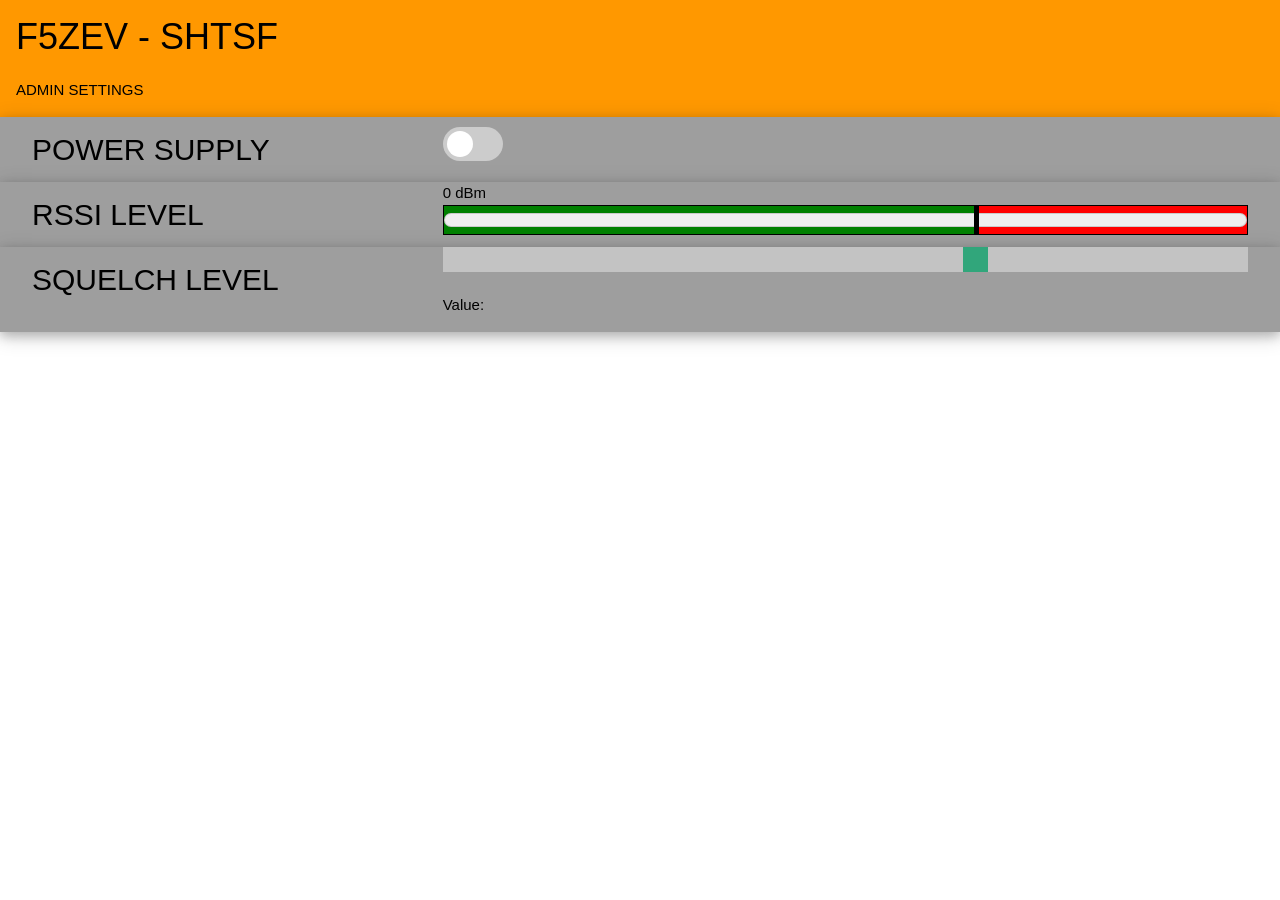
==== data/web/index.html @ ddac3bd7 "Correction erreur dans le head" ====
<!DOCTYPE html>
<html lang="fr">
	<head>
		<title>Administration du relais F5ZEV</title>
		<meta name="viewport" content="width=device-width, initial-scale=1">
		<meta	charset="UTF-8">
		<link rel="stylesheet" type="text/css" href="w3.css">
		<link rel="stylesheet" type="text/css" href="custom.css">
		<script src="script.js" defer></script>
	</head>
	<body>
		<div class="w3-container w3-orange">
			<h1>F5ZEV - SHTSF</h1>
			<p>ADMIN SETTINGS</p>
		</div>
		<div class="w3-container w3-card-4 w3-grey">
			<div class="w3-row-padding">
				<div class="w3-third">
					<h2>POWER SUPPLY</h2>
				</div>
				<div class="w3-twothird">
					<h2>
						<label class="switch">
							<input id="RepControl" type="checkbox">
							<span class="slider round"></span>
						</label>
					</h2>
				</div>
			</div>
		</div>
		<div class="w3-container w3-card-4 w3-grey">
			<div class="w3-row-padding">
				<div class="w3-third">
					<h2>RSSI LEVEL</h2>
				</div>
				<div class="w3-twothird">
					<label id="RSSIValue">0 dBm</label>
					<div class="meter-container">
						<meter id="RSSIJauge" value="1" min="1" max="13"></meter>
						<div class="meterline"></div> <!-- Ligne verticale fixée -->
					</div>
				</div>
			</div>
		</div>
		<div class="w3-container w3-card-4 w3-grey">
			<div class="w3-row-padding">
				<div class="w3-third">
					<h2>SQUELCH LEVEL</h2>
				</div>
				<div class="w3-twothird">
					<input type="range" min="1" max="13" value="9" class="slider2" id="SqlControl">
					<p>Value:
						<span id="SqlValue"></span></p>
				</div>
			</div>
		</div>
	</body>
</html>
---- data/web/custom.css ----
/* POWER SUPPLY BUTTON*/
.switch {
  position: relative;
  display: inline-block;
  width: 60px;
  height: 34px;
}

.switch input { 
  opacity: 0;
  width: 0;
  height: 0;
}

.slider {
  position: absolute;
  cursor: pointer;
  top: 0;
  left: 0;
  right: 0;
  bottom: 0;
  background-color: #ccc;
  -webkit-transition: .4s;
  transition: .4s;
}

.slider:before {
  position: absolute;
  content: "";
  height: 26px;
  width: 26px;
  left: 4px;
  bottom: 4px;
  background-color: white;
  -webkit-transition: .4s;
  transition: .4s;
}

input:checked + .slider {
  background-color: #CF063C;
}

input:focus + .slider {
  box-shadow: 0 0 1px #2196F3;
}

input:checked + .slider:before {
  -webkit-transform: translateX(26px);
  -ms-transform: translateX(26px);
  transform: translateX(26px);
}

/* Rounded sliders */
.slider.round {
  border-radius: 34px;
}

.slider.round:before {
  border-radius: 50%;
}
/* END CSS  of POWER SUPPLY BUTTON*/

.slidecontainer {
  width: 100%;
}

.slider2 {
  -webkit-appearance: none;
  width: 100%;
  height: 25px;
  background: #d3d3d3;
  outline: none;
  opacity: 0.7;
  -webkit-transition: .2s;
  transition: opacity .2s;
}

.slider2:hover {
  opacity: 1;
}

.slider2::-webkit-slider-thumb {
  -webkit-appearance: none;
  appearance: none;
  width: 25px;
  height: 25px;
  background: #04AA6D;
  cursor: pointer;
}

.slider2::-moz-range-thumb {
  width: 25px;
  height: 25px;
  background: #04AA6D;
  cursor: pointer;
}

/* Conteneur de la jauge */
.meter-container {
	position: relative;
	width: 100%;
	height: 30px;
	border: 1px solid #000;
	background-color: #e0e0e0;
}

/* Jauge avec fond dégradé */
meter {
	width: 100%;
	height: 100%;
	border: none;
	background: linear-gradient(to right, green 0%, green 66%, red 66%, red 100%); /* Dégradé vert à gauche, rouge à droite */
}

/* Ligne verticale fixe */
.meterline {
	position: absolute;
	top: 0;
	bottom: 0;
	left: 66%;  /* Position de la ligne à 60% (peut être ajustée selon la valeur) */
	width: 5px;
	background-color: black; /* Couleur de la ligne */
}
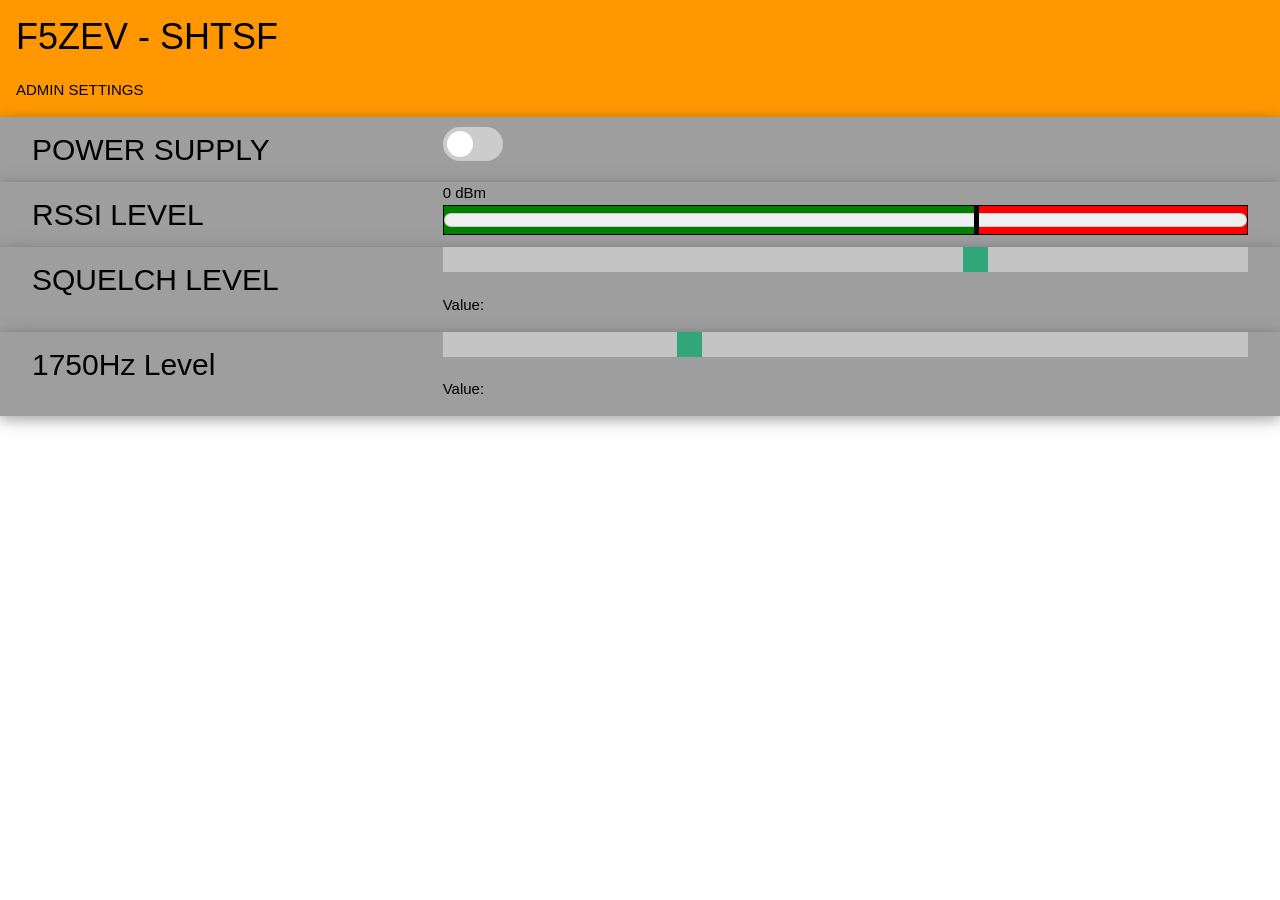
==== commit 3d161046: "Add 1750 Mag FFT Conf" ====
--- a/data/web/index.html
+++ b/data/web/index.html
@@ -3,7 +3,7 @@
 	<head>
 		<title>Administration du relais F5ZEV</title>
 		<meta name="viewport" content="width=device-width, initial-scale=1">
-		<meta	charset="UTF-8">
+		<meta charset="UTF-8">
 		<link rel="stylesheet" type="text/css" href="w3.css">
 		<link rel="stylesheet" type="text/css" href="custom.css">
 		<script src="script.js" defer></script>
@@ -37,7 +37,8 @@
 					<label id="RSSIValue">0 dBm</label>
 					<div class="meter-container">
 						<meter id="RSSIJauge" value="1" min="1" max="13"></meter>
-						<div class="meterline"></div> <!-- Ligne verticale fixée -->
+						<div class="meterline"></div>
+						<!-- Ligne verticale fixée -->
 					</div>
 				</div>
 			</div>
@@ -54,5 +55,17 @@
 				</div>
 			</div>
 		</div>
+		<div class="w3-container w3-card-4 w3-grey">
+			<div class="w3-row-padding">
+				<div class="w3-third">
+					<h2>1750Hz Level</h2>
+				</div>
+				<div class="w3-twothird">
+					<input type="range" min="0" max="100" value="30" class="slider2" id="MagControl">
+					<p>Value:
+						<span id="MagValue"></span></p>
+				</div>
+			</div>
+		</div>
 	</body>
 </html>
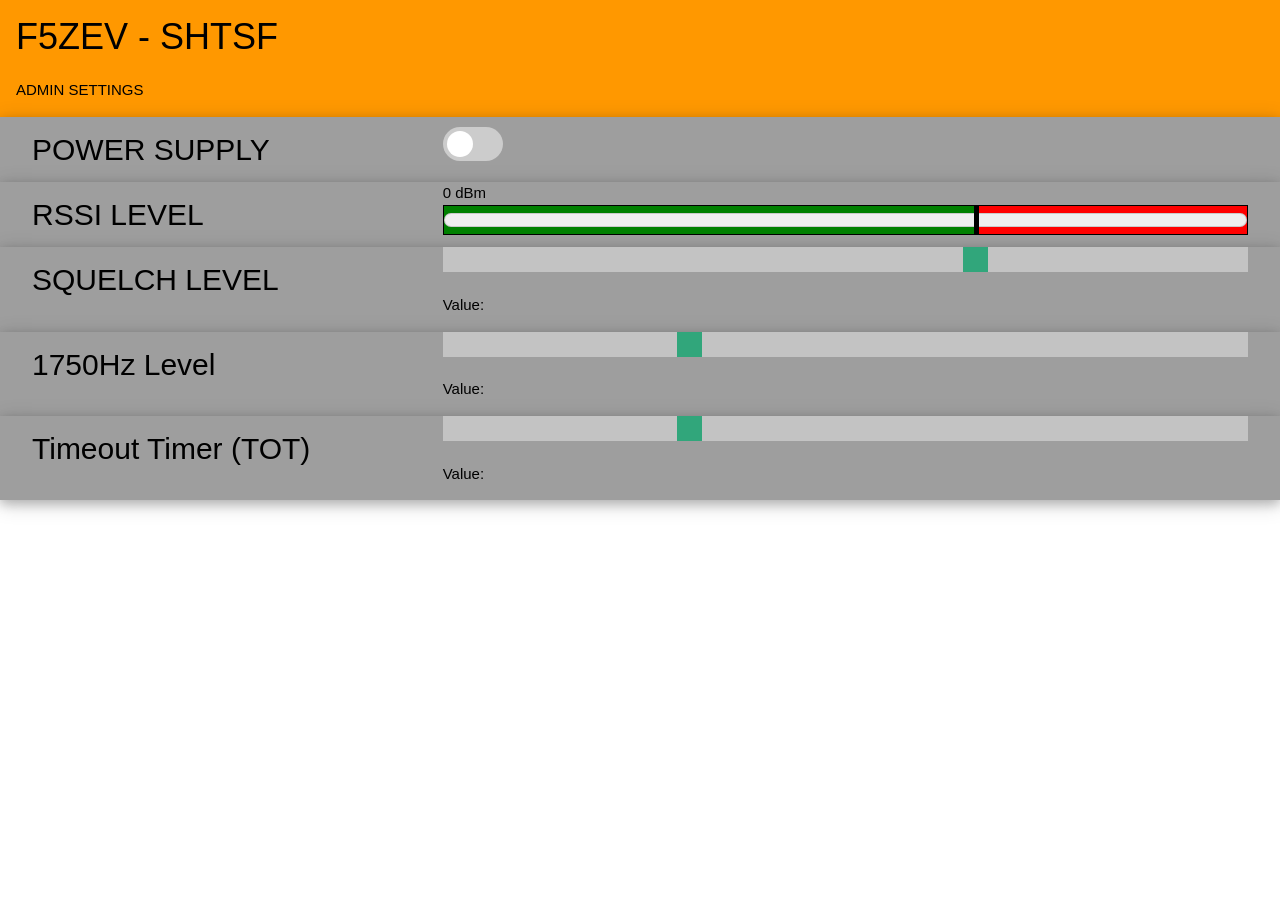
==== commit 14ff2fee: "Add TOT to WEB Dashboard" ====
--- a/data/web/index.html
+++ b/data/web/index.html
@@ -67,5 +67,17 @@
 				</div>
 			</div>
 		</div>
+    <div class="w3-container w3-card-4 w3-grey">
+			<div class="w3-row-padding">
+				<div class="w3-third">
+					<h2>Timeout Timer (TOT)</h2>
+				</div>
+				<div class="w3-twothird">
+					<input type="range" min="0" max="600" value="180" class="slider2" id="TOTControl">
+					<p>Value:
+						<span id="TOTValue"></span></p>
+				</div>
+			</div>
+		</div>
 	</body>
 </html>
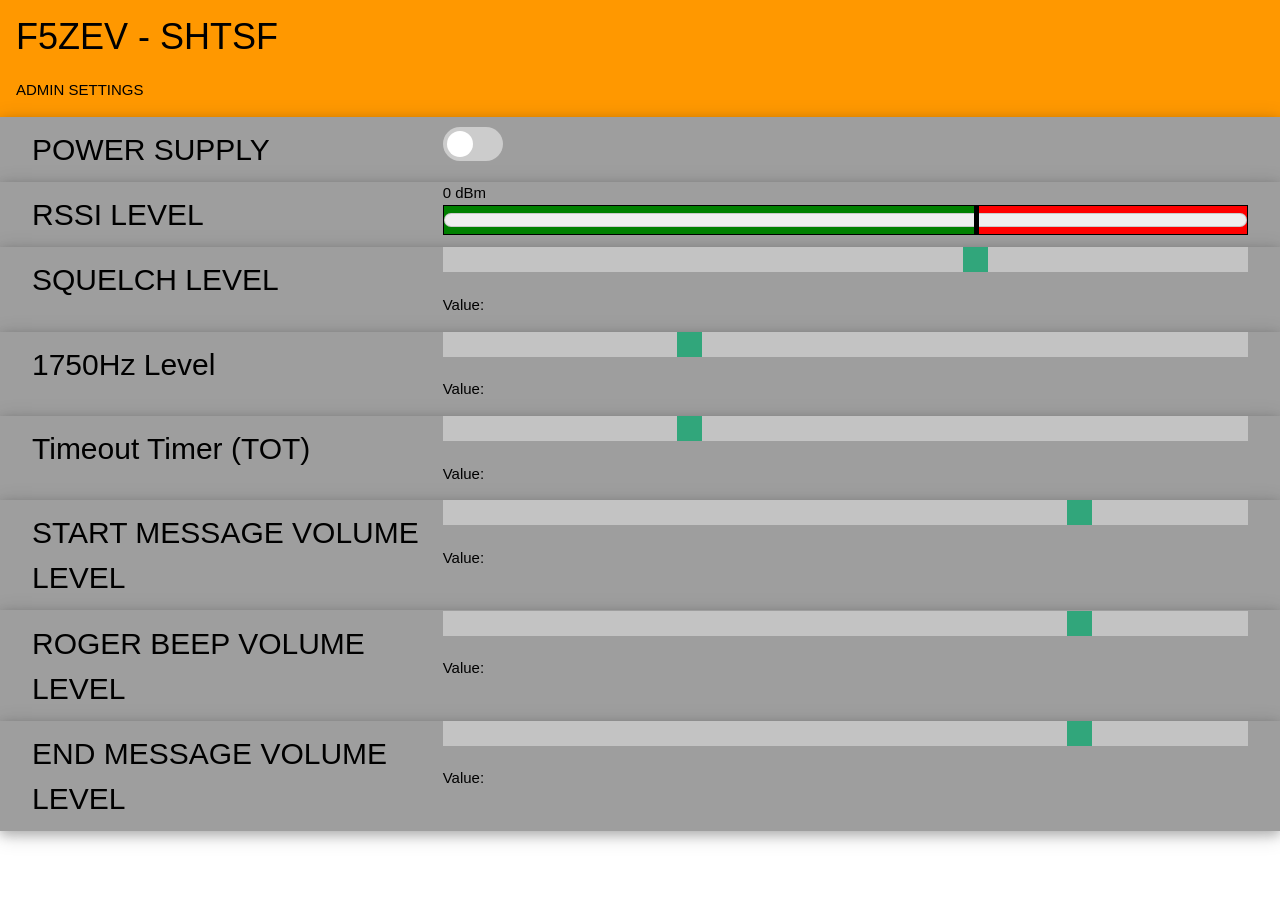
==== commit 7fda2b76: "Add Wifi reconnect and Audio Volume Adjustment" ====
--- a/data/web/index.html
+++ b/data/web/index.html
@@ -67,7 +67,7 @@
 				</div>
 			</div>
 		</div>
-    <div class="w3-container w3-card-4 w3-grey">
+    	<div class="w3-container w3-card-4 w3-grey">
 			<div class="w3-row-padding">
 				<div class="w3-third">
 					<h2>Timeout Timer (TOT)</h2>
@@ -79,5 +79,41 @@
 				</div>
 			</div>
 		</div>
+		<div class="w3-container w3-card-4 w3-grey">
+			<div class="w3-row-padding">
+				<div class="w3-third">
+					<h2>START MESSAGE VOLUME LEVEL</h2>
+				</div>
+				<div class="w3-twothird">
+					<input type="range" min="0" max="100" value="80" class="slider2" id="StartVolume">
+					<p>Value:
+						<span id="StartValue"></span></p>
+				</div>
+			</div>
+		</div>
+		<div class="w3-container w3-card-4 w3-grey">
+			<div class="w3-row-padding">
+				<div class="w3-third">
+					<h2>ROGER BEEP VOLUME LEVEL</h2>
+				</div>
+				<div class="w3-twothird">
+					<input type="range" min="0" max="100" value="80" class="slider2" id="RBVolume">
+					<p>Value:
+						<span id="RBValue"></span></p>
+				</div>
+			</div>
+		</div>
+		<div class="w3-container w3-card-4 w3-grey">
+			<div class="w3-row-padding">
+				<div class="w3-third">
+					<h2>END MESSAGE VOLUME LEVEL</h2>
+				</div>
+				<div class="w3-twothird">
+					<input type="range" min="0" max="100" value="80" class="slider2" id="EndVolume">
+					<p>Value:
+						<span id="EndValue"></span></p>
+				</div>
+			</div>
+		</div>
 	</body>
 </html>
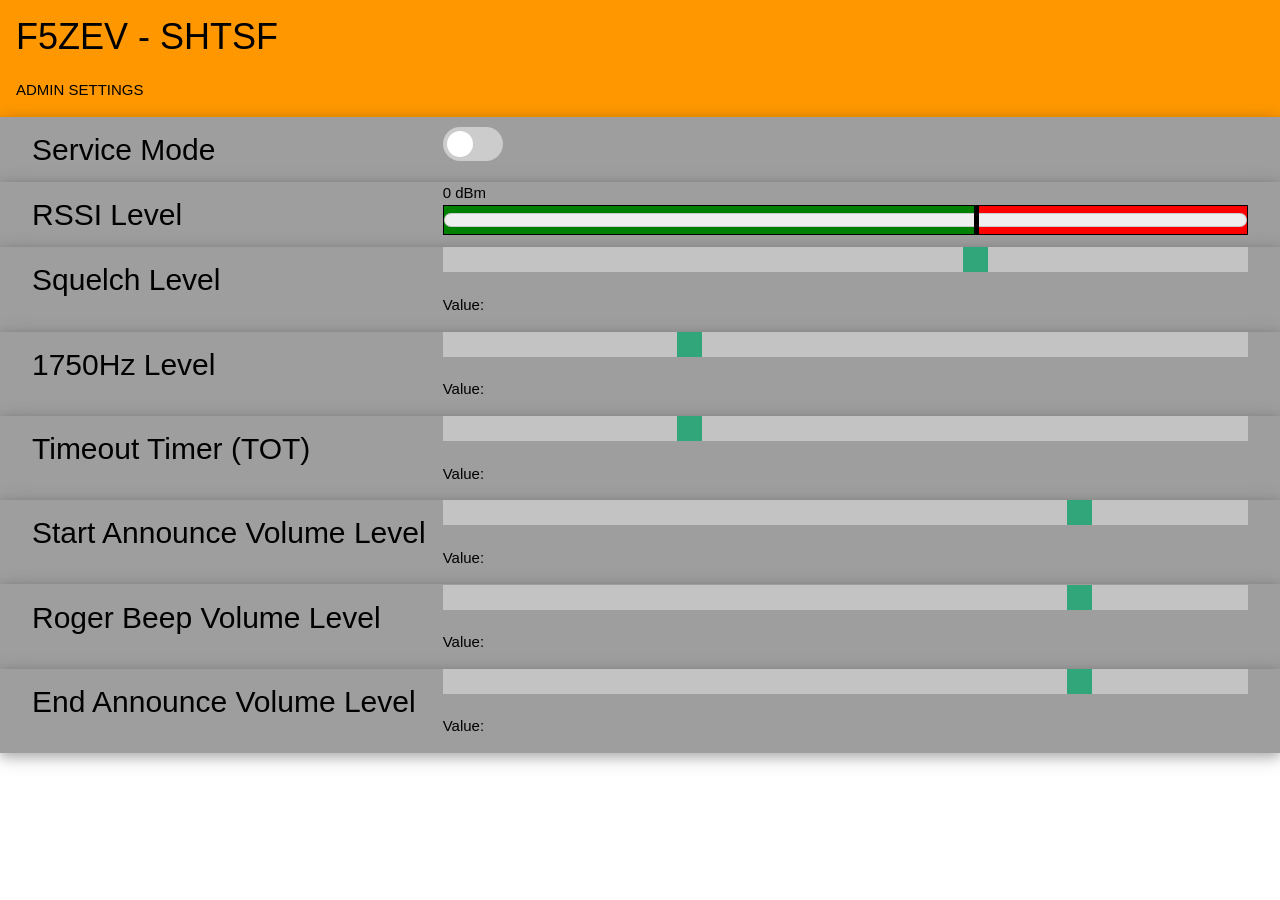
==== commit afe05102: "Comissionning" ====
--- a/data/web/index.html
+++ b/data/web/index.html
@@ -16,7 +16,7 @@
 		<div class="w3-container w3-card-4 w3-grey">
 			<div class="w3-row-padding">
 				<div class="w3-third">
-					<h2>POWER SUPPLY</h2>
+					<h2>Service Mode</h2>
 				</div>
 				<div class="w3-twothird">
 					<h2>
@@ -31,7 +31,7 @@
 		<div class="w3-container w3-card-4 w3-grey">
 			<div class="w3-row-padding">
 				<div class="w3-third">
-					<h2>RSSI LEVEL</h2>
+					<h2>RSSI Level</h2>
 				</div>
 				<div class="w3-twothird">
 					<label id="RSSIValue">0 dBm</label>
@@ -46,7 +46,7 @@
 		<div class="w3-container w3-card-4 w3-grey">
 			<div class="w3-row-padding">
 				<div class="w3-third">
-					<h2>SQUELCH LEVEL</h2>
+					<h2>Squelch Level</h2>
 				</div>
 				<div class="w3-twothird">
 					<input type="range" min="1" max="13" value="9" class="slider2" id="SqlControl">
@@ -82,7 +82,7 @@
 		<div class="w3-container w3-card-4 w3-grey">
 			<div class="w3-row-padding">
 				<div class="w3-third">
-					<h2>START MESSAGE VOLUME LEVEL</h2>
+					<h2>Start Announce Volume Level</h2>
 				</div>
 				<div class="w3-twothird">
 					<input type="range" min="0" max="100" value="80" class="slider2" id="StartVolume">
@@ -94,7 +94,7 @@
 		<div class="w3-container w3-card-4 w3-grey">
 			<div class="w3-row-padding">
 				<div class="w3-third">
-					<h2>ROGER BEEP VOLUME LEVEL</h2>
+					<h2>Roger Beep Volume Level</h2>
 				</div>
 				<div class="w3-twothird">
 					<input type="range" min="0" max="100" value="80" class="slider2" id="RBVolume">
@@ -106,7 +106,7 @@
 		<div class="w3-container w3-card-4 w3-grey">
 			<div class="w3-row-padding">
 				<div class="w3-third">
-					<h2>END MESSAGE VOLUME LEVEL</h2>
+					<h2>End Announce Volume Level</h2>
 				</div>
 				<div class="w3-twothird">
 					<input type="range" min="0" max="100" value="80" class="slider2" id="EndVolume">
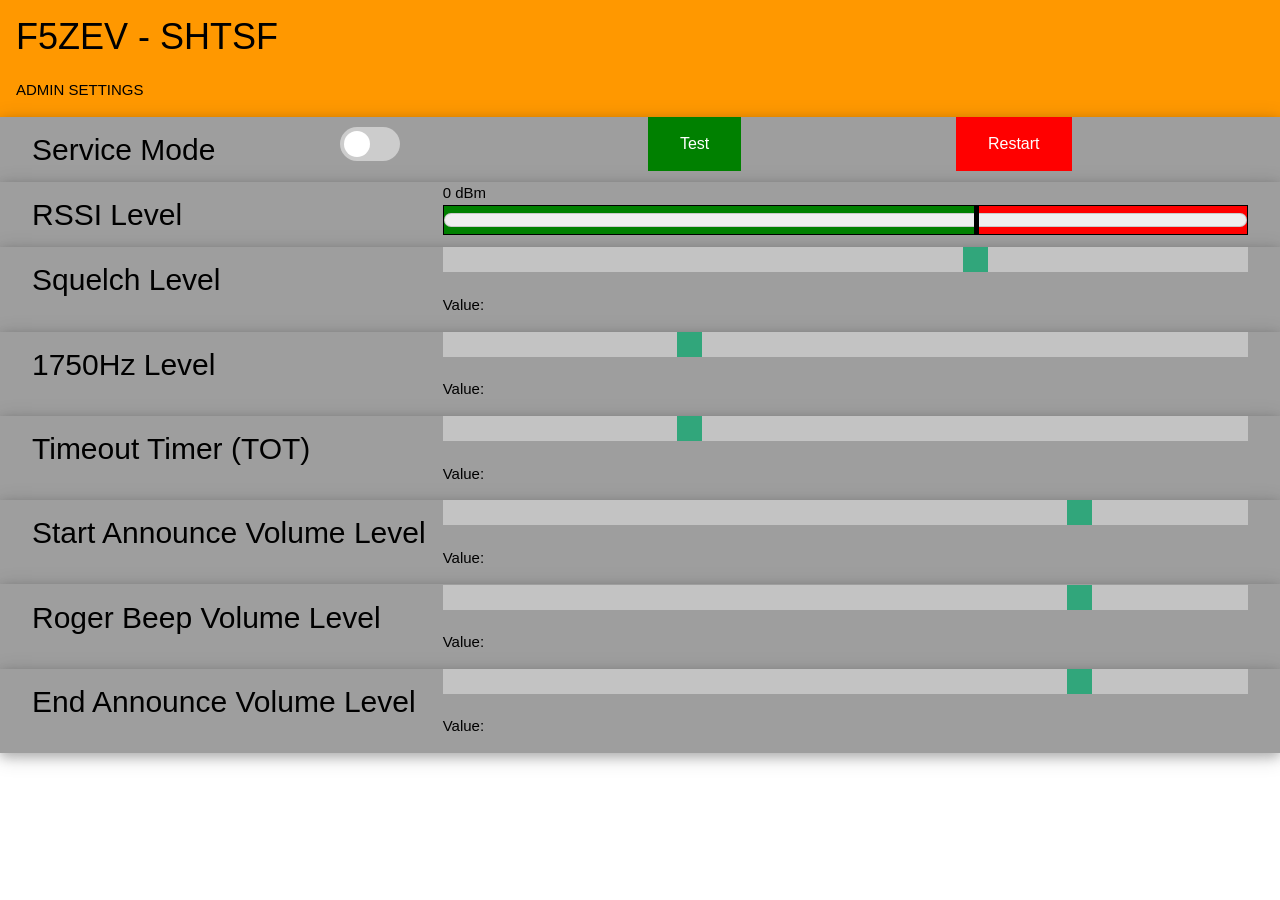
==== commit b6ee95d5: "Add Button to test and restart" ====
--- a/data/web/index.html
+++ b/data/web/index.html
@@ -15,16 +15,22 @@
 		</div>
 		<div class="w3-container w3-card-4 w3-grey">
 			<div class="w3-row-padding">
-				<div class="w3-third">
+				<div class="w3-quarter">
 					<h2>Service Mode</h2>
 				</div>
-				<div class="w3-twothird">
+				<div class="w3-quarter">
 					<h2>
 						<label class="switch">
 							<input id="RepControl" type="checkbox">
 							<span class="slider round"></span>
 						</label>
 					</h2>
+				</div>
+				<div class="w3-quarter">
+					<button class="green-button" id="TestBtn" type="button">Test</button>
+				</div>
+				<div class="w3-quarter">
+					<button class="red-button" id="RstBtn" type="button">Restart</button>
 				</div>
 			</div>
 		</div>
--- a/data/web/custom.css
+++ b/data/web/custom.css
@@ -122,3 +122,26 @@
 	background-color: black; /* Couleur de la ligne */
 }
 
+.green-button {
+  background-color: green;
+  border: none;
+  color: white;
+  padding: 15px 32px;
+  text-align: center;
+  text-decoration: none;
+  display: inline-block;
+  font-size: 16px;
+  cursor: pointer;
+}
+
+.red-button {
+  background-color: red;
+  border: none;
+  color: white;
+  padding: 15px 32px;
+  text-align: center;
+  text-decoration: none;
+  display: inline-block;
+  font-size: 16px;
+  cursor: pointer;
+}
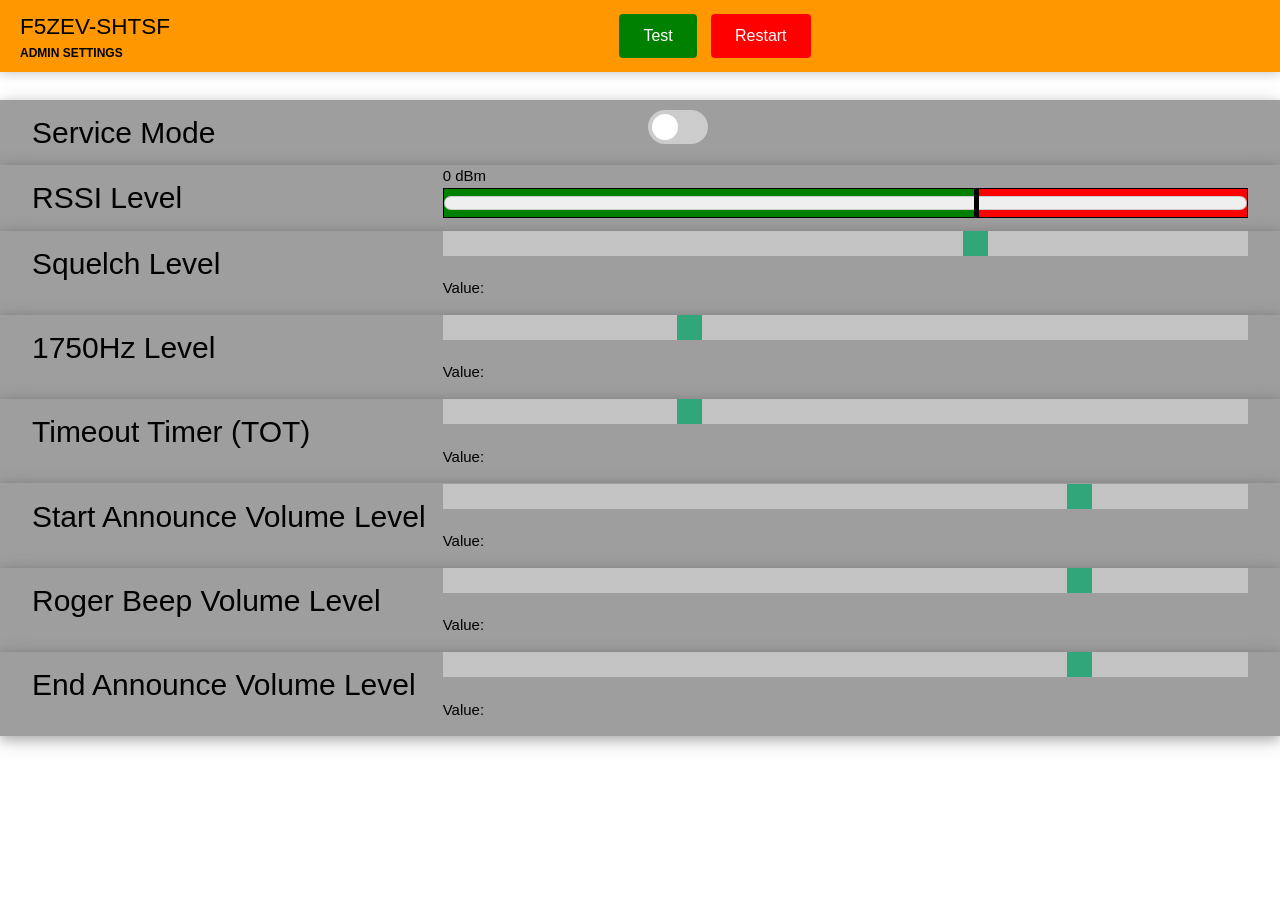
==== commit ac59a131: "Correct button position" ====
--- a/data/web/index.html
+++ b/data/web/index.html
@@ -9,28 +9,29 @@
 		<script src="script.js" defer></script>
 	</head>
 	<body>
-		<div class="w3-container w3-orange">
-			<h1>F5ZEV - SHTSF</h1>
-			<p>ADMIN SETTINGS</p>
+		<div class="header-container">
+			<div class="header-title">
+				<h1>F5ZEV-SHTSF</h1>
+				<p>ADMIN SETTINGS</p>
+			</div>
+			<div class="header-buttons">
+				<button class="green-button" id="TestBtn" type="button">Test</button>
+				<button class="red-button" id="RstBtn" type="button">Restart</button>
+			</div>
 		</div>
+		<div class="main-content">
 		<div class="w3-container w3-card-4 w3-grey">
 			<div class="w3-row-padding">
-				<div class="w3-quarter">
+				<div class="w3-half">
 					<h2>Service Mode</h2>
 				</div>
-				<div class="w3-quarter">
+				<div class="w3-half">
 					<h2>
 						<label class="switch">
 							<input id="RepControl" type="checkbox">
 							<span class="slider round"></span>
 						</label>
 					</h2>
-				</div>
-				<div class="w3-quarter">
-					<button class="green-button" id="TestBtn" type="button">Test</button>
-				</div>
-				<div class="w3-quarter">
-					<button class="red-button" id="RstBtn" type="button">Restart</button>
 				</div>
 			</div>
 		</div>
@@ -121,5 +122,6 @@
 				</div>
 			</div>
 		</div>
+		</div>
 	</body>
 </html>
--- a/data/web/custom.css
+++ b/data/web/custom.css
@@ -66,6 +66,7 @@
 
 .slider2 {
   -webkit-appearance: none;
+  appearance: none;
   width: 100%;
   height: 25px;
   background: #d3d3d3;
@@ -122,26 +123,65 @@
 	background-color: black; /* Couleur de la ligne */
 }
 
+.header-container {
+  position: fixed;
+  top: 0;
+  left: 0;
+  right: 0;
+  z-index: 1000;
+  display: flex;
+  justify-content: space-between;
+  align-items: center;
+  padding: 10px 20px;
+  background-color: #ff9800; /* w3-orange equivalent */
+  color: #000;
+  box-shadow: 0 2px 10px rgba(0,0,0,0.2);
+}
+
+.header-title h1 {
+  margin: 0;
+  font-size: 1.5rem;
+}
+
+.header-title p {
+  margin: 0;
+  font-size: 0.8rem;
+  font-weight: bold;
+}
+
+.header-buttons {
+  flex-grow: 1;
+  text-align: center;
+}
+
+.main-content {
+  margin-top: 100px; /* Space for the fixed header */
+}
+
 .green-button {
   background-color: green;
   border: none;
   color: white;
-  padding: 15px 32px;
+  padding: 10px 24px; /* Slightly more compact for header */
   text-align: center;
   text-decoration: none;
   display: inline-block;
   font-size: 16px;
   cursor: pointer;
+  margin: 0 5px;
+  border-radius: 4px;
 }
 
 .red-button {
   background-color: red;
   border: none;
   color: white;
-  padding: 15px 32px;
+  padding: 10px 24px; /* Slightly more compact for header */
   text-align: center;
   text-decoration: none;
   display: inline-block;
   font-size: 16px;
   cursor: pointer;
+  margin: 0 5px;
+  border-radius: 4px;
 }
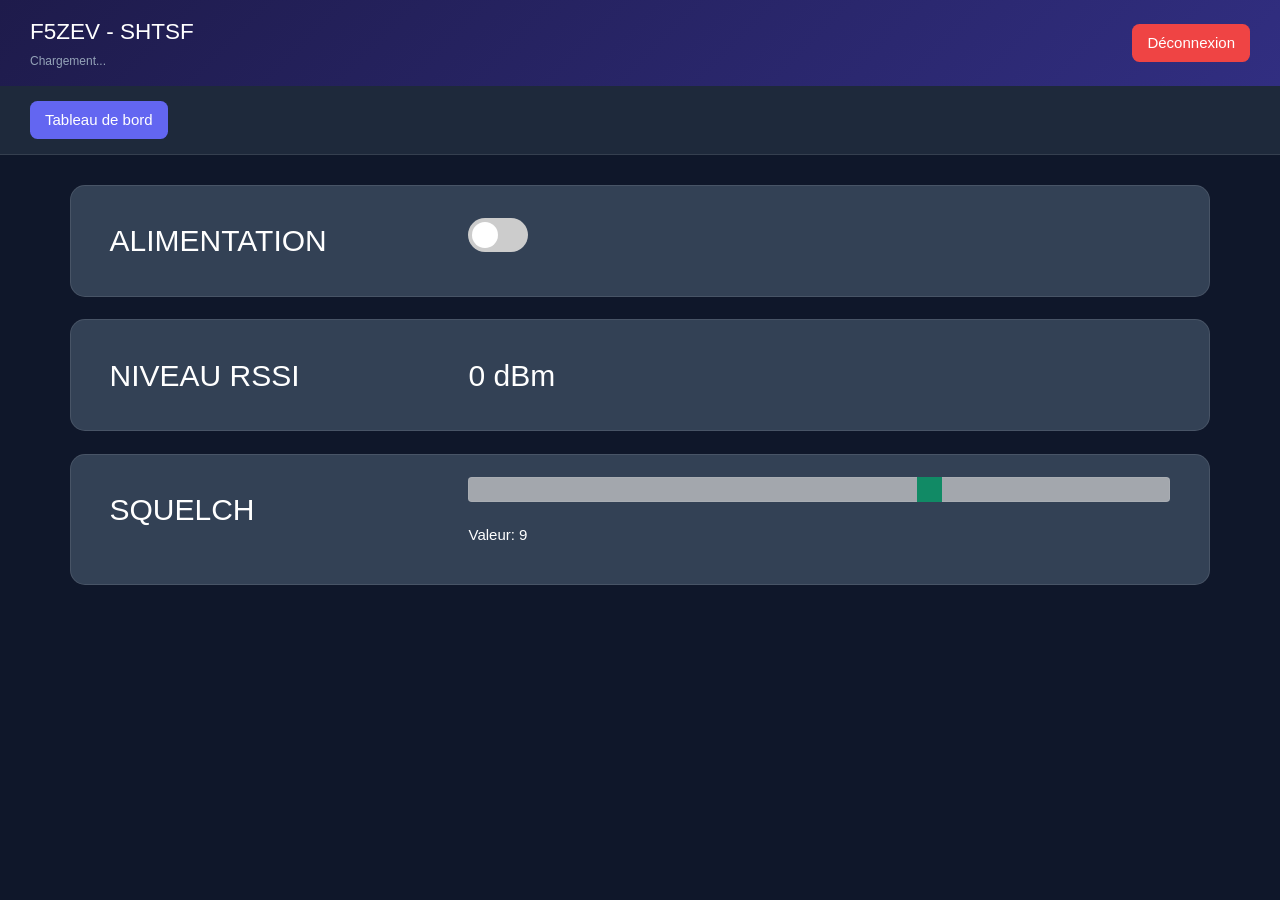
==== commit d509e741: "New dev for account implementation" ====
--- a/data/web/index.html
+++ b/data/web/index.html
@@ -1,127 +1,112 @@
 <!DOCTYPE html>
 <html lang="fr">
-	<head>
-		<title>Administration du relais F5ZEV</title>
-		<meta name="viewport" content="width=device-width, initial-scale=1">
-		<meta charset="UTF-8">
-		<link rel="stylesheet" type="text/css" href="w3.css">
-		<link rel="stylesheet" type="text/css" href="custom.css">
-		<script src="script.js" defer></script>
-	</head>
-	<body>
-		<div class="header-container">
-			<div class="header-title">
-				<h1>F5ZEV-SHTSF</h1>
-				<p>ADMIN SETTINGS</p>
-			</div>
-			<div class="header-buttons">
-				<button class="green-button" id="TestBtn" type="button">Test</button>
-				<button class="red-button" id="RstBtn" type="button">Restart</button>
-			</div>
-		</div>
-		<div class="main-content">
-		<div class="w3-container w3-card-4 w3-grey">
-			<div class="w3-row-padding">
-				<div class="w3-half">
-					<h2>Service Mode</h2>
-				</div>
-				<div class="w3-half">
-					<h2>
-						<label class="switch">
-							<input id="RepControl" type="checkbox">
-							<span class="slider round"></span>
-						</label>
-					</h2>
-				</div>
-			</div>
-		</div>
-		<div class="w3-container w3-card-4 w3-grey">
-			<div class="w3-row-padding">
-				<div class="w3-third">
-					<h2>RSSI Level</h2>
-				</div>
-				<div class="w3-twothird">
-					<label id="RSSIValue">0 dBm</label>
-					<div class="meter-container">
-						<meter id="RSSIJauge" value="1" min="1" max="13"></meter>
-						<div class="meterline"></div>
-						<!-- Ligne verticale fixée -->
-					</div>
-				</div>
-			</div>
-		</div>
-		<div class="w3-container w3-card-4 w3-grey">
-			<div class="w3-row-padding">
-				<div class="w3-third">
-					<h2>Squelch Level</h2>
-				</div>
-				<div class="w3-twothird">
-					<input type="range" min="1" max="13" value="9" class="slider2" id="SqlControl">
-					<p>Value:
-						<span id="SqlValue"></span></p>
-				</div>
-			</div>
-		</div>
-		<div class="w3-container w3-card-4 w3-grey">
-			<div class="w3-row-padding">
-				<div class="w3-third">
-					<h2>1750Hz Level</h2>
-				</div>
-				<div class="w3-twothird">
-					<input type="range" min="0" max="100" value="30" class="slider2" id="MagControl">
-					<p>Value:
-						<span id="MagValue"></span></p>
-				</div>
-			</div>
-		</div>
-    	<div class="w3-container w3-card-4 w3-grey">
-			<div class="w3-row-padding">
-				<div class="w3-third">
-					<h2>Timeout Timer (TOT)</h2>
-				</div>
-				<div class="w3-twothird">
-					<input type="range" min="0" max="600" value="180" class="slider2" id="TOTControl">
-					<p>Value:
-						<span id="TOTValue"></span></p>
-				</div>
-			</div>
-		</div>
-		<div class="w3-container w3-card-4 w3-grey">
-			<div class="w3-row-padding">
-				<div class="w3-third">
-					<h2>Start Announce Volume Level</h2>
-				</div>
-				<div class="w3-twothird">
-					<input type="range" min="0" max="100" value="80" class="slider2" id="StartVolume">
-					<p>Value:
-						<span id="StartValue"></span></p>
-				</div>
-			</div>
-		</div>
-		<div class="w3-container w3-card-4 w3-grey">
-			<div class="w3-row-padding">
-				<div class="w3-third">
-					<h2>Roger Beep Volume Level</h2>
-				</div>
-				<div class="w3-twothird">
-					<input type="range" min="0" max="100" value="80" class="slider2" id="RBVolume">
-					<p>Value:
-						<span id="RBValue"></span></p>
-				</div>
-			</div>
-		</div>
-		<div class="w3-container w3-card-4 w3-grey">
-			<div class="w3-row-padding">
-				<div class="w3-third">
-					<h2>End Announce Volume Level</h2>
-				</div>
-				<div class="w3-twothird">
-					<input type="range" min="0" max="100" value="80" class="slider2" id="EndVolume">
-					<p>Value:
-						<span id="EndValue"></span></p>
-				</div>
-			</div>
-		</div>
-		</div>
-	</body>
-</html>
+<head>
+    <title>Administration du relais F5ZEV</title>
+    <meta name="viewport" content="width=device-width, initial-scale=1" charset="UTF-8">
+    <link rel="stylesheet" type="text/css" href="w3.css">
+    <link rel="stylesheet" type="text/css" href="custom.css">
+    <style>
+        :root {
+            --primary: #6366f1;
+            --bg-dark: #1e293b;
+            --card-bg: #334155;
+        }
+        body { background-color: #0f172a; color: white; font-family: 'Inter', sans-serif; margin: 0; }
+        .header { background: linear-gradient(135deg, #1e1b4b, #312e81); padding: 1rem 2rem; display: flex; justify-content: space-between; align-items: center; box-shadow: 0 4px 6px -1px rgba(0,0,0,0.1); }
+        .nav-tabs { display: flex; gap: 1rem; padding: 1rem 2rem; background: #1e293b; border-bottom: 1px solid rgba(255,255,255,0.1); }
+        .nav-tab { cursor: pointer; padding: 0.5rem 1rem; border-radius: 0.5rem; transition: background 0.2s; color: #94a3b8; }
+        .nav-tab.active { background: var(--primary); color: white; }
+        .container { padding: 2rem; max-width: 1200px; margin: 0 auto; }
+        .card { background: var(--card-bg); border-radius: 1rem; padding: 1.5rem; margin-bottom: 1.5rem; border: 1px solid rgba(255,255,255,0.1); }
+        .hidden { display: none; }
+        .user-table { width: 100%; border-collapse: collapse; margin-top: 1rem; }
+        .user-table th, .user-table td { padding: 0.75rem; text-align: left; border-bottom: 1px solid rgba(255,255,255,0.1); }
+        .btn-logout { background: #ef4444; color: white; border: none; padding: 0.5rem 1rem; border-radius: 0.5rem; cursor: pointer; }
+        .btn-action { background: var(--primary); color: white; border: none; padding: 0.5rem 1rem; border-radius: 0.5rem; cursor: pointer; }
+        .btn-danger { background: #dc2626; color: white; border: none; padding: 0.5rem 1rem; border-radius: 0.5rem; cursor: pointer; }
+        input, select { background: #0f172a; border: 1px solid rgba(255,255,255,0.2); color: white; padding: 0.5rem; border-radius: 0.25rem; }
+    </style>
+    <script type="text/javascript" src="script.js" defer></script>
+</head>
+<body>
+    <header class="header">
+        <div>
+            <h1 style="margin:0; font-size: 1.5rem;">F5ZEV - SHTSF</h1>
+            <span id="userRole" style="font-size: 0.8rem; color: #94a3b8;">Chargement...</span>
+        </div>
+        <button class="btn-logout" onclick="logout()">Déconnexion</button>
+    </header>
+
+    <div class="nav-tabs">
+        <div id="tabDashboard" class="nav-tab active" onclick="showTab('dashboard')">Tableau de bord</div>
+        <div id="tabAdmin" class="nav-tab hidden" onclick="showTab('admin')">Gestion Utilisateurs</div>
+    </div>
+
+    <div id="dashboardSection" class="container">
+        <div class="card">
+            <div class="w3-row-padding">
+                <div class="w3-third"><h2>ALIMENTATION</h2></div>
+                <div class="w3-twothird">
+                    <h2><label class="switch">
+                        <input id="RepControl" type="checkbox">
+                        <span class="slider round"></span>
+                    </label></h2>
+                </div>
+            </div>
+        </div>
+
+        <div class="card">
+            <div class="w3-row-padding">
+                <div class="w3-third"><h2>NIVEAU RSSI</h2></div>
+                <div class="w3-twothird"><h2 id="RSSI">0 dBm</h2></div>
+            </div>
+        </div>
+
+        <div class="card">
+            <div class="w3-row-padding">
+                <div class="w3-third"><h2>SQUELCH</h2></div>
+                <div class="w3-twothird">
+                    <input type="range" min="1" max="13" value="9" class="slider2" id="SqlControl" style="width: 100%;">
+                    <p>Valeur: <span id="sql_value">9</span></p>
+                </div>
+            </div>
+        </div>
+    </div>
+
+    <div id="adminSection" class="container hidden">
+        <div class="card">
+            <h3>Ajouter un utilisateur</h3>
+            <div style="display: flex; gap: 1rem; flex-wrap: wrap;">
+                <input type="text" id="newUsername" placeholder="Nom d'utilisateur">
+                <input type="password" id="newPassword" placeholder="Mot de passe">
+                <select id="newRole">
+                    <option value="Utilisateur">Utilisateur</option>
+                    <option value="Modérateur">Modérateur</option>
+                    <option value="Administrateur">Administrateur</option>
+                </select>
+                <button class="btn-action" onclick="addUser()">Ajouter</button>
+            </div>
+        </div>
+
+        <div class="card">
+            <h3>Utilisateurs existants</h3>
+            <table class="user-table">
+                <thead>
+                    <tr><th>Nom</th><th>Rôle</th><th>Actions</th></tr>
+                </thead>
+                <tbody id="userListBody"></tbody>
+            </table>
+        </div>
+
+        <div class="card">
+            <h3>Configuration (Export/Import)</h3>
+            <div style="display: flex; gap: 1rem;">
+                <button class="btn-action" onclick="exportConfig()">Exporter la config</button>
+                <button class="btn-action" onclick="document.getElementById('importFile').click()">Importer la config</button>
+                <input type="file" id="importFile" class="hidden" onchange="importConfig(this)">
+            </div>
+        </div>
+    </div>
+
+</body>
+</html>
